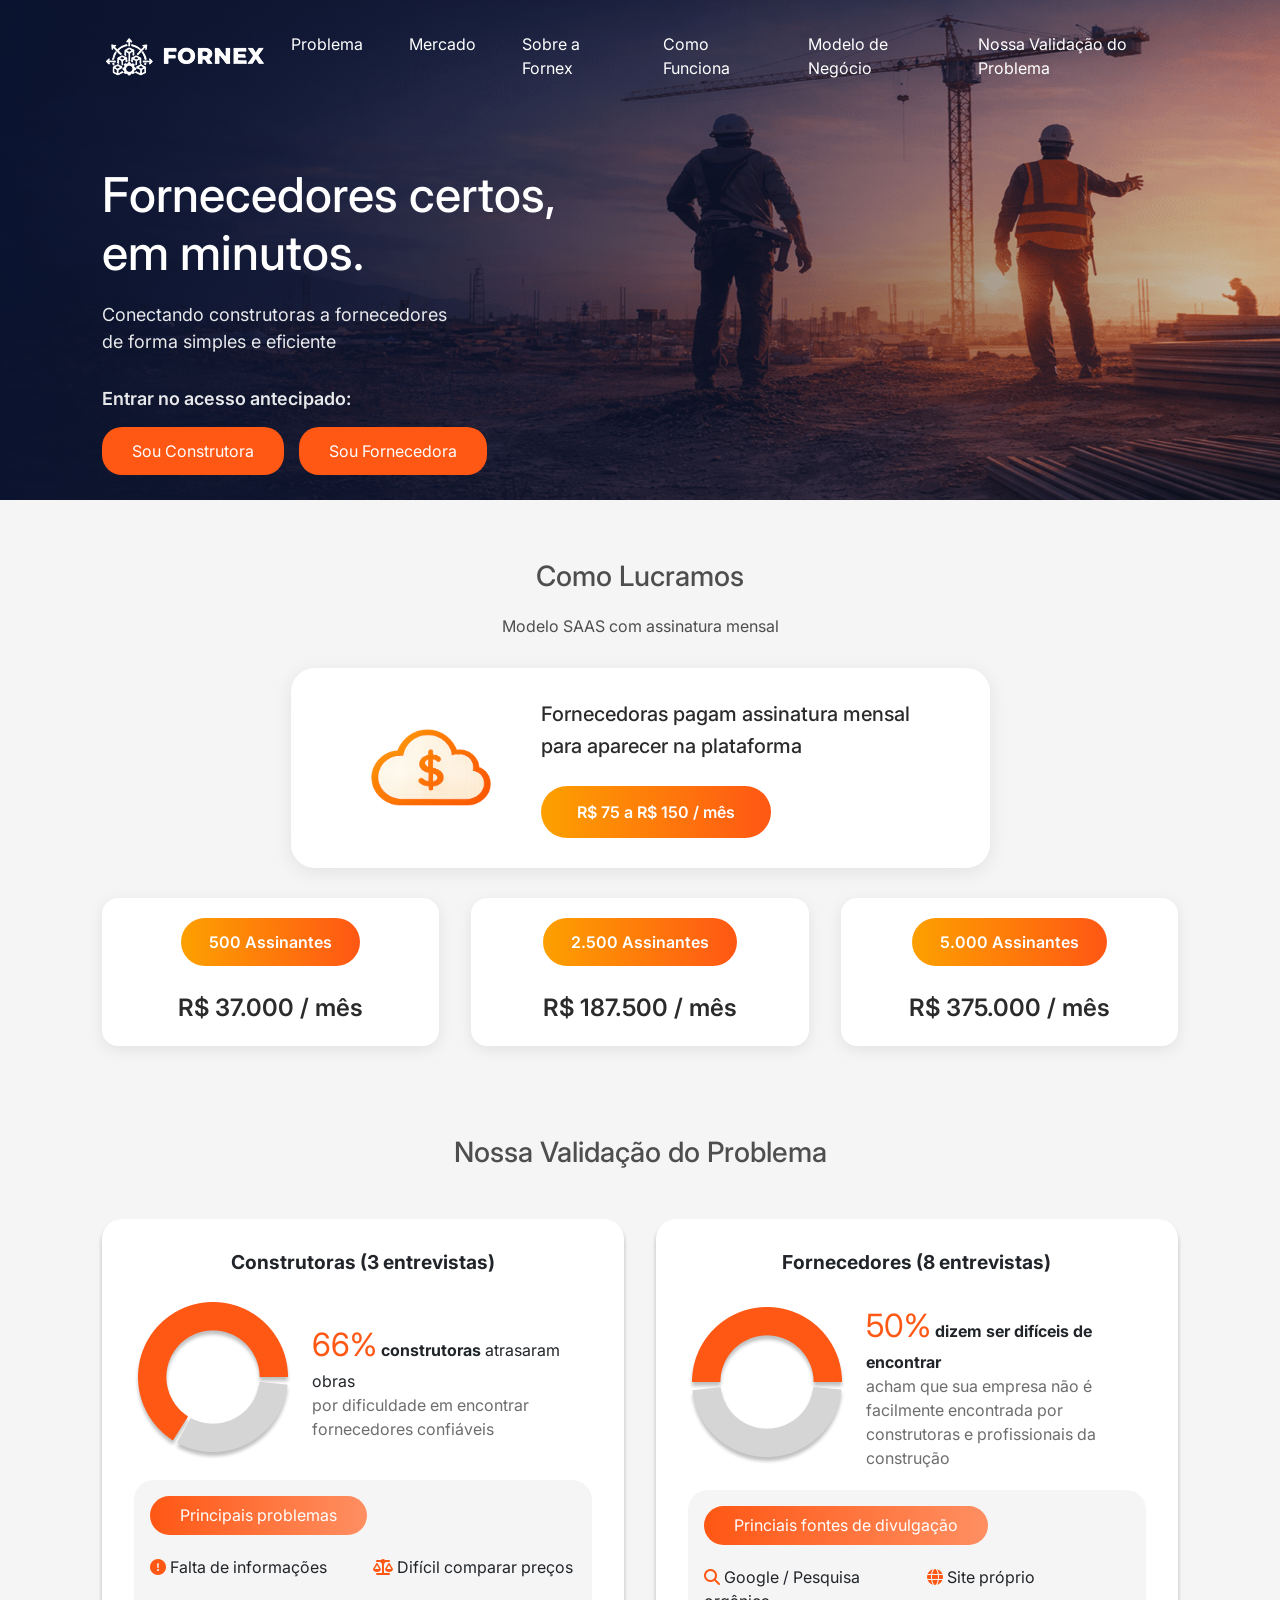
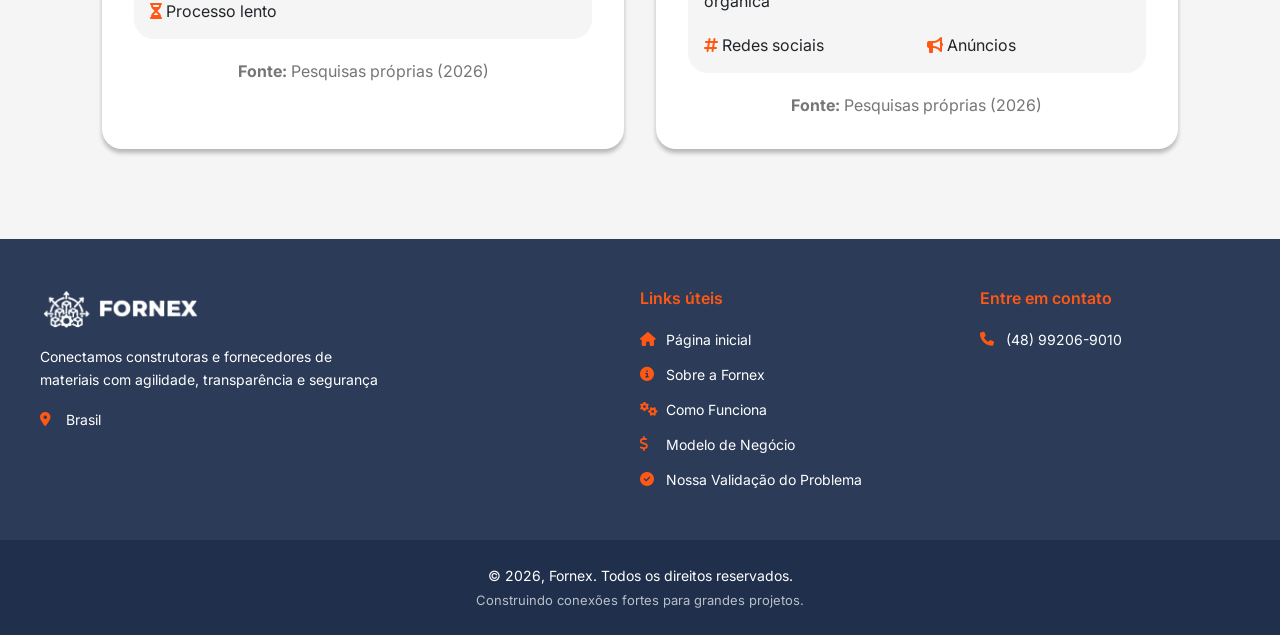
==== investidores.html @ e4738945 "add investors page" ====
<!DOCTYPE html>
<html lang="pt-br">

<head>
    <meta charset="UTF-8">
    <meta name="viewport" content="width=device-width, initial-scale=1.0">
    <title>Fornex — Informações para investidores</title>
    <link rel="icon" href="shared/imgs/favicon/white-fornex.ico" type="image/x-icon">
    <link rel="stylesheet" href="shared/css/style.css">
    <link rel="stylesheet" href="shared/css/header.css">
    <link rel="stylesheet" href="shared/css/profit-section.css">
    <link rel="stylesheet" href="shared/css/problem-validation.css">
    <link rel="stylesheet" href="shared/css/footer.css">
    <link href="https://cdn.jsdelivr.net/npm/bootstrap@5.3.2/dist/css/bootstrap.min.css" rel="stylesheet">
    <link rel="stylesheet" href="https://cdnjs.cloudflare.com/ajax/libs/font-awesome/6.5.1/css/all.min.css">
</head>

<body>
    <header class="hero" id="home">
        <nav class="navbar navbar-expand-lg bg-none">
            <div class="container-fluid">
                <a class="navbar-brand" href="index.html">
                    <img src="shared/imgs/Frame_21_orange 1.png" alt="Logo Fornex">
                </a>
                <button class="navbar-toggler" type="button" data-bs-toggle="collapse"
                    data-bs-target="#navbarNavDropdown" aria-controls="navbarNavDropdown" aria-expanded="false"
                    aria-label="Toggle navigation">
                    <span class="navbar-toggler-icon"></span>
                </button>
                <div class="collapse navbar-collapse" id="navbarNavDropdown">
                    <ul class="navbar-nav">
                        <li class="nav-item">
                            <a class="nav-link" aria-current="page" href="index.html#problema">Problema</a>
                        </li>
                        <li class="nav-item">
                            <a class="nav-link" href="index.html#mercado">Mercado</a>
                        </li>
                        <li class="nav-item">
                            <a class="nav-link" href="index.html#sobre">Sobre a Fornex</a>
                        </li>
                        <li class="nav-item">
                            <a class="nav-link" href="index.html#como-funciona">Como Funciona</a>
                        </li>
                        <li class="nav-item">
                            <a class="nav-link" href="#modelo-negocio">Modelo de Negócio</a>
                        </li>
                        <li class="nav-item">
                            <a class="nav-link" href="#validação-problema">Nossa Validação do Problema</a>
                        </li>
                    </ul>
                </div>
            </div>
        </nav>

        <div class="hero-content">
            <div>
                <h1>Fornecedores certos,<br> em minutos.</h1>

                <p>
                    Conectando construtoras a fornecedores<br>
                    de forma simples e eficiente
                </p>

                <p class="early-access-text">Entrar no acesso antecipado:</p>

                <div class="buttons">
                    <a href="https://docs.google.com/forms/d/1KFNcURXurGxkmOmbZhcmV2wtgbuQHsO9CJBOqynQ75Y/viewform"
                        target="_blank" class="btn-primary">Sou Construtora</a>
                    <a href="https://docs.google.com/forms/d/1VTUe161rTqBNPD-RwNwC976np0qFQpJ3BPXqv5guExA/viewform"
                        target="_blank" class="btn-primary">Sou Fornecedora</a>
                </div>
            </div>
        </div>
    </header>

    <section class="profit-section" id="modelo-negocio">
        <div class="section-title">
            <h2>Como Lucramos</h2>
            <p>Modelo SAAS com assinatura mensal</p>
        </div>

        <div class="profit-main-card">
            <img src="shared/imgs/profit-section/profit-cloud.png" alt="Ícone de nuvem com cifrão"
                class="profit-cloud-icon">
            <div class="profit-main-content">
                <p class="profit-main-text">Fornecedoras pagam assinatura mensal<br>para aparecer na plataforma</p>
                <div class="profit-main-button">R$ 75 a R$ 150 / mês</div>
            </div>
        </div>

        <div class="profit-cards">
            <div class="profit-card">
                <div class="profit-card-badge">500 Assinantes</div>
                <p class="profit-card-value">R$ 37.000 / mês</p>
            </div>
            <div class="profit-card">
                <div class="profit-card-badge">2.500 Assinantes</div>
                <p class="profit-card-value">R$ 187.500 / mês</p>
            </div>
            <div class="profit-card">
                <div class="profit-card-badge">5.000 Assinantes</div>
                <p class="profit-card-value">R$ 375.000 / mês</p>
            </div>
        </div>
    </section>

    <section class="problem-validation" id="validação-problema">
        <div class="section-title">
            <h2>Nossa Validação do Problema</h2>
        </div>
        <div class="problem-validation-cards">
            <div class="problem-validation-card">
                <div class="problem-validation-card-title">
                    <h3>Construtoras (3 entrevistas)</h3>
                </div>
                <div class="problem-validation-card-data">
                    <img src="shared/imgs/builders_chart.png" alt="Gráfico representando 60% das construtoras">
                    <div>
                        <p class="problem-validation-card-data-main"><span>66%</span> <strong>construtoras</strong>
                            atrasaram obras</p>
                        <p class="problem-validation-card-data-secundary">por dificuldade em encontrar fornecedores
                            confiáveis</p>
                    </div>
                </div>
                <div class="main-problems">
                    <div class="main-problems-title">
                        <h4>Principais problemas</h4>
                    </div>
                    <div class="main-problems-card">
                        <div class="main-problems-card-data">
                            <i class="fa-solid fa-circle-exclamation"></i>
                            Falta de informações
                        </div>
                        <div class="main-problems-card-data">
                            <i class="fa-solid fa-scale-balanced"></i>
                            Difícil comparar preços
                        </div>
                        <div class="main-problems-card-data">
                            <i class="fa-solid fa-hourglass-half"></i>
                            Processo lento
                        </div>
                    </div>
                </div>

                <p class="problem-validation-fonts"><span>Fonte:</span> Pesquisas próprias (2026)</p>
            </div>
            <div class="problem-validation-card">
                <div class="problem-validation-card-title">
                    <h3>Fornecedores (8 entrevistas)</h3>
                </div>
                <div class="problem-validation-card-data">
                    <img src="shared/imgs/supliers_chart.png" alt="Gráfico representando fornecedores">
                    <div>
                        <p class="problem-validation-card-data-main"><span>50%</span> <strong>dizem ser difíceis de
                                encontrar</strong></p>
                        <p class="problem-validation-card-data-secundary">acham que sua empresa não é facilmente
                            encontrada por construtoras e profissionais da construção</p>
                    </div>
                </div>
                <div class="main-problems">
                    <div class="main-problems-title">
                        <h4>Princiais fontes de divulgação</h4>
                    </div>
                    <div class="main-problems-card">
                        <div class="main-problems-card-data">
                            <i class="fa-solid fa-magnifying-glass"></i>
                            Google / Pesquisa orgânica
                        </div>
                        <div class="main-problems-card-data">
                            <i class="fa-solid fa-globe"></i>
                            Site próprio
                        </div>
                        <div class="main-problems-card-data">
                            <i class="fa-solid fa-hashtag"></i>
                            Redes sociais
                        </div>
                        <div class="main-problems-card-data">
                            <i class="fa-solid fa-bullhorn"></i>
                            Anúncios
                        </div>
                    </div>
                </div>
                <p class="problem-validation-fonts"><span>Fonte:</span> Pesquisas próprias (2026)</p>
            </div>
        </div>
    </section>

    <footer class="footer">
        <div class="footer-top">
            <div class="footer-container">
                <div class="footer-brand">
                    <img src="shared/imgs/Frame_21_orange 1.png" alt="Logo Fornex" class="footer-logo">
                    <p class="footer-description">Conectamos construtoras e fornecedores de materiais com agilidade,
                        transparência e segurança</p>
                    <div class="footer-info">
                        <div class="footer-info-item">
                            <i class="fa-solid fa-location-dot"></i>
                            <span>Brasil</span>
                        </div>
                    </div>
                </div>

                <div class="footer-links">
                    <h3 class="footer-section-title">Links úteis</h3>
                    <ul class="footer-list">
                        <li><a href="index.html#home"><i class="fa-solid fa-house"></i> Página inicial</a></li>
                        <li><a href="index.html#sobre"><i class="fa-solid fa-info-circle"></i> Sobre a Fornex</a></li>
                        <li><a href="index.html#como-funciona"><i class="fa-solid fa-gears"></i> Como Funciona</a></li>
                        <li><a href="#modelo-negocio"><i class="fa-solid fa-dollar-sign"></i> Modelo de Negócio</a></li>
                        <li><a href="#validação-problema"><i class="fa-solid fa-circle-check"></i> Nossa Validação do Problema</a></li>
                    </ul>
                </div>

                <div class="footer-support">
                    <h3 class="footer-section-title">Entre em contato</h3>
                    <ul class="footer-list">
                        <li><a href="https://wa.me/5548992069010" target="_blank" rel="noopener noreferrer"><i class="fa-solid fa-phone"></i> (48) 99206-9010</a></li>
                    </ul>
                </div>
            </div>
        </div>

        <div class="footer-bottom">
            <div class="footer-container">
                <p class="footer-copyright"></p>
                <p class="footer-tagline">Construindo conexões fortes para grandes projetos.</p>
            </div>
        </div>
    </footer>

    <script src="https://cdn.jsdelivr.net/npm/bootstrap@5.3.2/dist/js/bootstrap.bundle.min.js"></script>
    <script src="scripts/footer.js"></script>
</body>

</html>
---- shared/css/style.css ----
@import url('https://fonts.googleapis.com/css2?family=Inter:ital,opsz,wght@0,14..32,100..900;1,14..32,100..900&display=swap');

* {
    margin: 0;
    padding: 0;
    box-sizing: border-box;
    font-family: "Inter", sans-serif;
}

section {
    display: flex;
    align-items: center;
    justify-content: center;
    padding: 30px 8%;
    flex-direction: column;
    gap: 30px;

    .section-title {
        color: #4E4E4E;
        display: flex;
        flex-direction: column;
        justify-content: center;
        align-items: center;
        text-align: center;

        h2 {
            font-size: 1.75rem;
            font-weight: 500;
            margin: 0;
            margin-bottom: 20px;
        }

        p {
            margin: 0;
            font-size: 1rem;
        }
    }
}

body {
    background-color: #F5F5F5 !important;
}

/* Investor CTA block on home (replaces investor-only sections) */
.investor-cta-section {
    text-align: center;
    max-width: 640px;
    margin: 0 auto;
}

.investor-cta-section .investor-cta-description {
    color: #4E4E4E;
    margin: 0 0 1.5rem;
    font-size: 1rem;
    line-height: 1.5;
}
---- shared/css/header.css ----
.container-fluid {
    padding: 0 !important;
}

.hero {
    min-height: 500px;

    background-image:
        linear-gradient(to right, rgba(10, 20, 50, 0.85), rgba(10, 20, 50, 0.2)),
        url("../imgs/Frame_152.png");

    background-size: cover;
    background-repeat: no-repeat;
    background-position: center 30%;


    color: white;
    padding: 16px 8%;
    display: flex;
    flex-direction: column;
}

/* NAVBAR */

.navbar {
    display: flex;
    justify-content: space-between;
    align-items: center;
}

.menu {
    display: flex;
    gap: 30px;
}

.menu a {
    color: white;
    text-decoration: none;
    opacity: 0.8;
}

.navbar-collapse {
    justify-content: end;
}

.navbar-nav {
    gap: 30px;
}

.nav-link {
    color: white !important;
}

.nav-link:hover {
    color: #fff !important;
    text-decoration: underline !important;
}

.nav-link :focus {
    color: #fff !important;
    text-decoration: underline !important;
}

.navbar-toggler {
    color: #fff;
    border: var(--bs-border-width) solid #fff !important;
    ;
}

.navbar-toggler-icon {
    background-image: url("../imgs/toggler_icon.svg") !important;
}

/* HERO TEXT */

.hero-content {
    height: 100%;
    display: flex;
    align-items: center;
    margin-top: 70px;
}

.hero h1 {
    font-size: 48px;
    margin-bottom: 20px;
}

.hero p {
    font-size: 18px;
    margin-bottom: 30px;
    opacity: 0.9;
}

.early-access-text {
    font-size: 16px;
    margin-bottom: 15px !important;
    font-weight: 600;
}

/* BOTÕES */

.buttons {
    display: flex;
    gap: 15px;
    flex-wrap: wrap;
}

.btn-primary {
    background: #FF5714;
    border: none;
    padding: 12px 30px !important;
    border-radius: 20px;
    color: white;
    cursor: pointer;
    transition: all 0.3s ease;
    text-decoration: none !important;
    display: inline-block;
}

.btn-primary:hover,
.btn-primary:focus,
.btn-primary:visited {
    background: #94320c;
    color: white;
    text-decoration: none !important;
}

.btn-outline {
    background: transparent;
    border: 1px solid white;
    padding: 5px 30px !important;
    border-radius: 20px;
    color: white;

    transition: all 0.3s ease;

}

.btn-outline:hover {
    background: white;
    color: black;

}


@media (max-width:768px) {

    .hero {
        padding: 16px;
        background-position: center;

    }

    .hero h1 {
        font-size: 32px;
    }

    .hero p {
        font-size: 16px;
    }

    .menu {
        display: none;
    }

    .buttons {
        flex-direction: column;
        align-items: flex-start;
    }

    .btn-primary {
        width: 100%;
    }
}
---- shared/css/profit-section.css ----
.profit-section {
    background-color: #F5F5F5;
    padding: 60px 8%;
}

.profit-section .section-title h2 {
    margin-bottom: 20px;
}

.profit-main-card {
    background: white;
    border-radius: 24px;
    padding: 30px 80px;
    box-shadow: 0 4px 20px rgba(0, 0, 0, 0.08);
    display: flex;
    align-items: center;
    justify-content: center;
    gap: 50px;
    width: fit-content;
}

.profit-cloud-icon {
    width: 120px;
    height: auto;
    flex-shrink: 0;
}

.profit-main-content {
    display: flex;
    flex-direction: column;
    gap: 24px;
}

@media (max-width: 768px) {
    .profit-main-content {
        gap: 16px;
    }
}

.profit-main-text {
    font-size: 1.25rem;
    color: #2B2B2B;
    font-weight: 500;
    margin: 0;
    line-height: 1.6;
}

.profit-main-button {
    background: linear-gradient(90deg, #FDA000 0%, #FF5714 100%);
    border: none;
    border-radius: 50px;
    padding: 14px 36px;
    color: white;
    font-size: 1rem;
    font-weight: 600;
    cursor: default;
    align-self: flex-start;
}

.profit-cards {
    display: grid;
    grid-template-columns: repeat(3, 1fr);
    gap: 32px;
    width: 100%;
    max-width: 1200px;
}

.profit-card {
    background: white;
    border-radius: 16px;
    padding: 20px 40px;
    box-shadow: 0 4px 15px rgba(0, 0, 0, 0.08);
    display: flex;
    flex-direction: column;
    align-items: center;
    justify-content: center;
    gap: 24px;
}

.profit-card-badge {
    background: linear-gradient(90deg, #FDA000 0%, #FF5714 100%);
    color: white;
    padding: 12px 28px;
    border-radius: 50px;
    font-size: 1rem;
    font-weight: 600;
    text-align: center;
}

.profit-card-value {
    font-size: 1.5rem;
    color: #2B2B2B;
    font-weight: 600;
    margin: 0;
}

@media (max-width: 1024px) {
    .profit-cards {
        grid-template-columns: 1fr;
        gap: 24px;
    }
}

@media (max-width: 768px) {
    .profit-main-card {
        flex-direction: column;
        padding: 50px 40px;
        gap: 20px;
        text-align: center;
        width: 100%;
    }

    .profit-cloud-icon {
        width: 120px;
    }

    .profit-main-text {
        font-size: 1.1rem;
    }

    .profit-main-button {
        align-self: center;
    }

    .profit-card-value {
        font-size: 1.4rem;
    }
}

@media (max-width: 480px) {
    .profit-section {
        padding: 40px 5%;
    }

    .profit-main-card {
        padding: 30px 20px;
        width: 100%;
    }

    .profit-main-text {
        font-size: 1rem;
    }

    .profit-main-button {
        font-size: 0.9rem;
        padding: 10px 24px;
    }

    .profit-cloud-icon {
        width: 100px;
    }
}
---- shared/css/problem-validation.css ----
.problem-validation-cards {
    display: flex;
    gap: 32px;
    flex-direction: row;
    width: 100%;

    .problem-validation-card {
        width: 50%;
        background-color: #fff;
        padding: 32px;
        border-radius: 20px;
        box-shadow: 0 4px 4px rgba(0, 0, 0, 0.25);

        display: flex;
        flex-direction: column;
        gap: 20px;

        .problem-validation-card-title {
            display: flex;
            align-items: center;
            justify-content: center;

            h3 {
                font-size: 1.2rem;
                font-weight: bold;
            }
        }

        .problem-validation-card-data {
            display: flex;
            align-items: center;
            justify-content: center;
            gap: 20px;

            p {
                margin: 0;
            }

            .problem-validation-card-data-main {
                span {
                    color: #FF5714;
                    font-size: 2rem;
                }
            }

            .problem-validation-card-data-secundary {
                color: #6D6D6D;
            }
        }

        .main-problems {
            display: flex;
            flex-direction: column;
            gap: 20px;
            background-color: #F5F5F5;
            border-radius: 20px;
            padding: 16px;

            .main-problems-title {
                background: linear-gradient(to right, #FF5714, #FF8F62);
                width: fit-content;
                padding: 10px 30px;
                border-radius: 50px;

                h4 {
                    margin: 0;
                    font-size: 1rem;
                    color: #fff;
                    font-weight: 400;
                }


            }

            .main-problems-card {
                display: grid;
                grid-template-columns: 1fr 1fr;
                gap: 20px;

                .main-problems-card-data {
                    font-size: 1rem;
                }

                p {
                    margin: 0;
                }

                i {
                    color: #FF5714;
                }
            }
        }

        .problem-validation-fonts {
            color: #767676;
            margin: 0;
            text-align: center;
            span {
                font-weight: bold;
            }
        }
    }
}

@media (max-width: 992px) {}

@media (max-width: 1100px) {
    .problem-validation-cards {
        flex-direction: column !important;
        align-items: center;
    }

    .problem-validation-card {
        width: 100% !important;
    }
}

@media (max-width: 550px) {
    .problem-validation-card {
        padding: 16px !important;
        h3 {
            text-align: center;
        }

        .problem-validation-card-data {
            flex-direction: column;
        }

        .main-problems-card {
            grid-template-columns: 1fr !important;
        }
    }
}
---- shared/css/footer.css ----
.footer {
    color: #ffffff;
    margin-top: 60px;
}

.footer-top {
    background-color: #2B3B58;
    padding: 50px 20px;
}

.footer-container {
    max-width: 1200px;
    margin: 0 auto;
    display: grid;
    grid-template-columns: 2fr 1fr 1fr;
    gap: 80px;
}

.footer-brand {
    display: flex;
    flex-direction: column;
    gap: 18px;
}

.footer-logo {
    width: 160px;
    height: auto;
}

.footer-description {
    font-size: 14px;
    line-height: 1.6;
    color: #ffffff;
    margin: 0;
    max-width: 350px;
}

.footer-info {
    display: flex;
    flex-direction: column;
    gap: 12px;
}

.footer-info-item {
    display: flex;
    align-items: center;
    gap: 10px;
    font-size: 14px;
    color: #ffffff;
}

.footer-info-item i {
    color: #FF5714;
    font-size: 14px;
    width: 16px;
}

.footer-section-title {
    color: #FF5714;
    font-size: 16px;
    font-weight: 600;
    margin: 0 0 20px 0;
}

.footer-list {
    list-style: none;
    padding: 0;
    margin: 0;
    display: flex;
    flex-direction: column;
    gap: 14px;
}

.footer-list a {
    color: #ffffff;
    text-decoration: none;
    font-size: 14px;
    display: flex;
    align-items: center;
    gap: 10px;
    transition: color 0.3s ease;
}

.footer-list a:hover {
    color: #FF5714;
}

.footer-list a i {
    color: #FF5714;
    font-size: 14px;
    width: 16px;
}

.footer-bottom {
    background-color: #20304C;
    padding: 25px 20px;
    text-align: center;
}

.footer-bottom .footer-container {
    display: block;
}

.footer-copyright {
    font-size: 14px;
    color: #ffffff;
    margin: 0 0 5px 0;
}

.footer-tagline {
    font-size: 13px;
    color: #B8BFC9;
    margin: 0;
}

@media (max-width: 992px) {
    .footer-container {
        grid-template-columns: 1fr 1fr;
        gap: 50px;
    }

    .footer-brand {
        grid-column: 1 / -1;
    }
}

@media (max-width: 576px) {
    .footer-top {
        padding: 40px 20px;
    }

    .footer-container {
        grid-template-columns: 1fr;
        gap: 40px;
    }

    .footer-logo {
        width: 140px;
    }

    .footer-description {
        font-size: 13px;
    }

    .footer-bottom {
        padding: 20px;
    }

    .footer-copyright,
    .footer-tagline {
        font-size: 12px;
    }
}
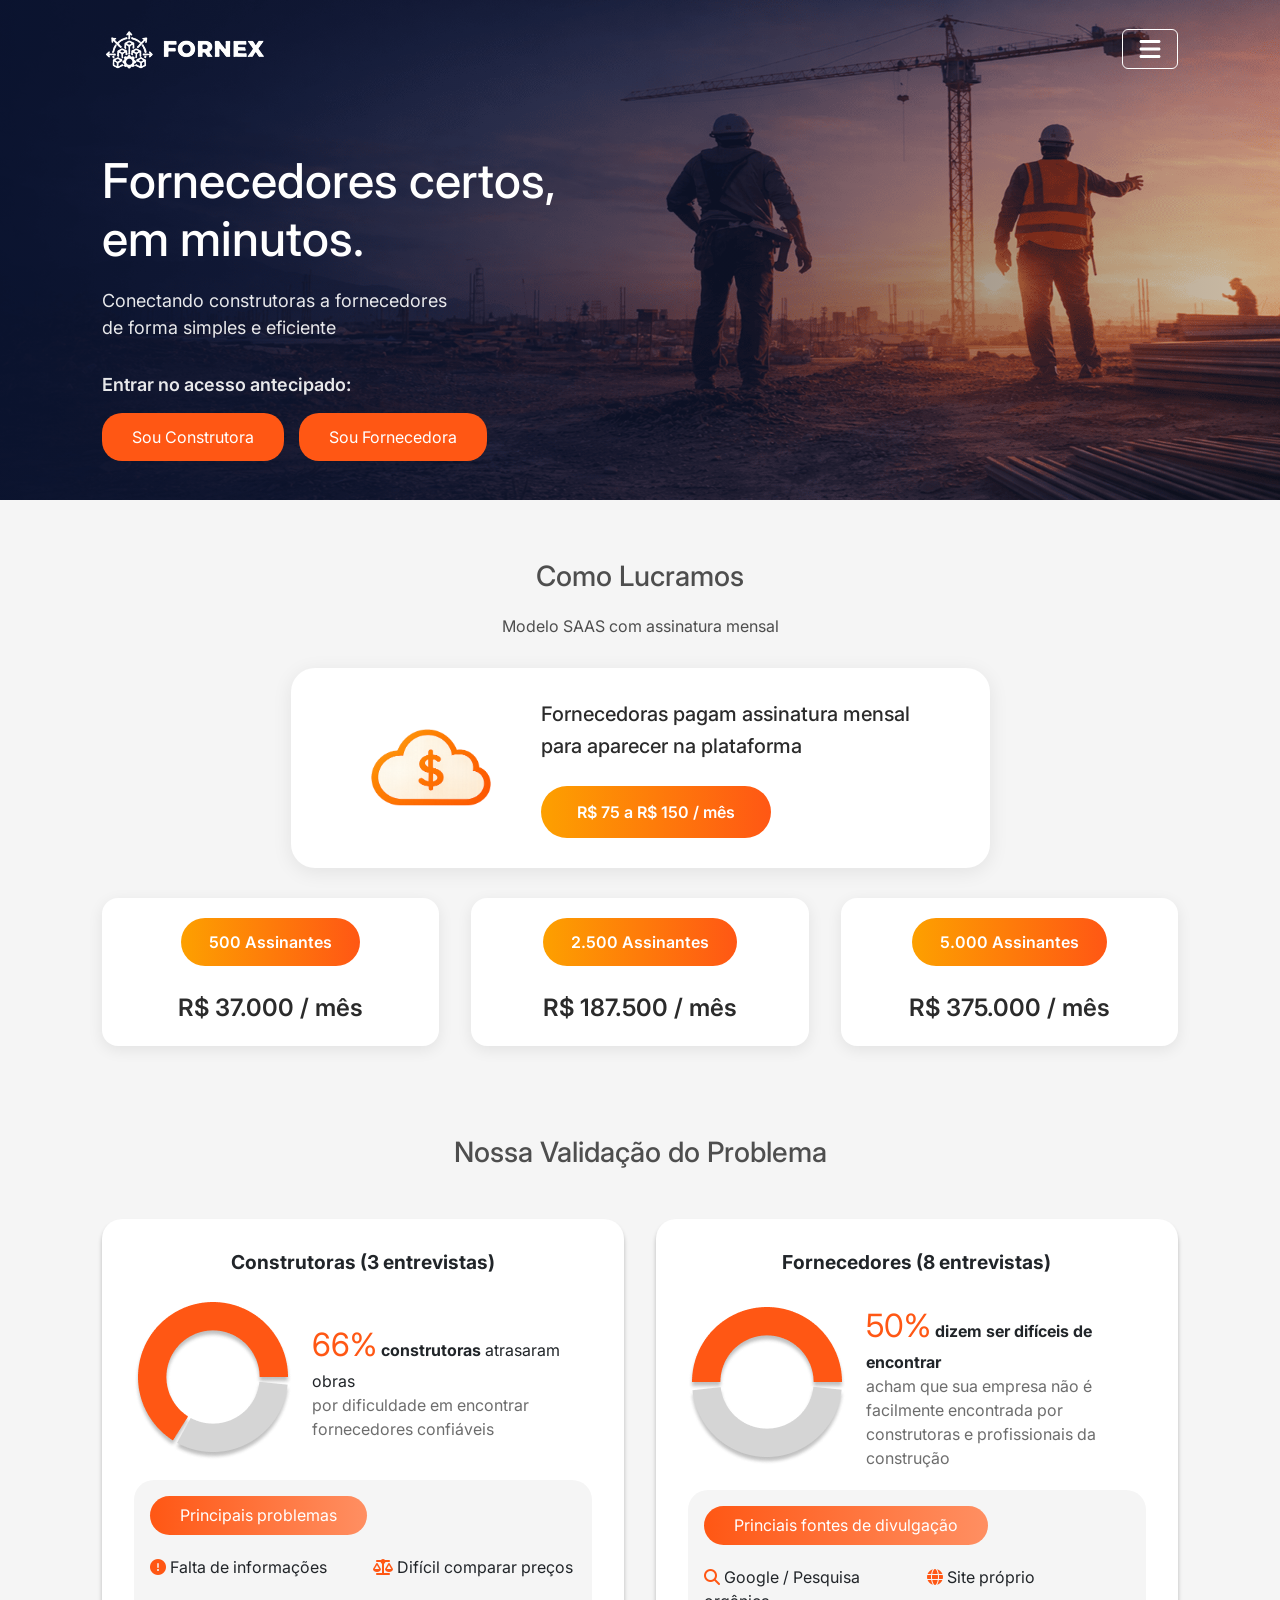
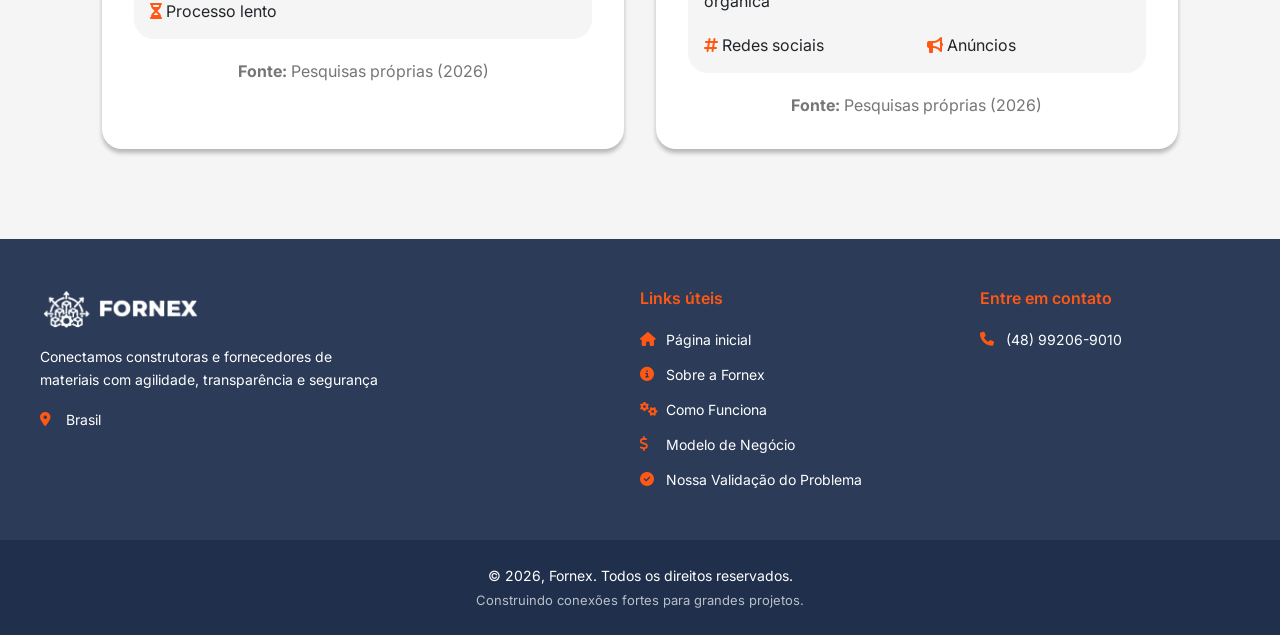
==== commit 53616c1e: "ajust navbar responsivity" ====
--- a/investidores.html
+++ b/investidores.html
@@ -17,7 +17,7 @@
 
 <body>
     <header class="hero" id="home">
-        <nav class="navbar navbar-expand-lg bg-none">
+        <nav class="navbar navbar-expand-xxl bg-none">
             <div class="container-fluid">
                 <a class="navbar-brand" href="index.html">
                     <img src="shared/imgs/Frame_21_orange 1.png" alt="Logo Fornex">
--- a/shared/css/header.css
+++ b/shared/css/header.css
@@ -143,12 +143,44 @@
 }
 
 
-@media (max-width:768px) {
-
+/* Collapsed nav dropdown (all screens below xxl breakpoint) */
+@media (max-width: 1399px) {
+    .navbar-collapse {
+        margin-top: 10px;
+        background: rgba(8, 16, 42, 0.97);
+        border-radius: 14px;
+        padding: 8px 16px 16px;
+        backdrop-filter: blur(12px);
+        border: 1px solid rgba(255, 255, 255, 0.08);
+        box-shadow: 0 8px 32px rgba(0, 0, 0, 0.35);
+    }
+
+    .navbar-nav {
+        gap: 2px;
+    }
+
+    .nav-link {
+        padding: 11px 12px !important;
+        border-radius: 8px;
+        font-size: 0.95rem;
+        transition: background 0.2s ease;
+        border-bottom: 1px solid rgba(255, 255, 255, 0.06);
+    }
+
+    .navbar-nav .nav-item:last-child .nav-link {
+        border-bottom: none;
+    }
+
+    .nav-link:hover {
+        background: rgba(255, 255, 255, 0.07);
+        text-decoration: none !important;
+    }
+}
+
+@media (max-width: 768px) {
     .hero {
         padding: 16px;
         background-position: center;
-
     }
 
     .hero h1 {
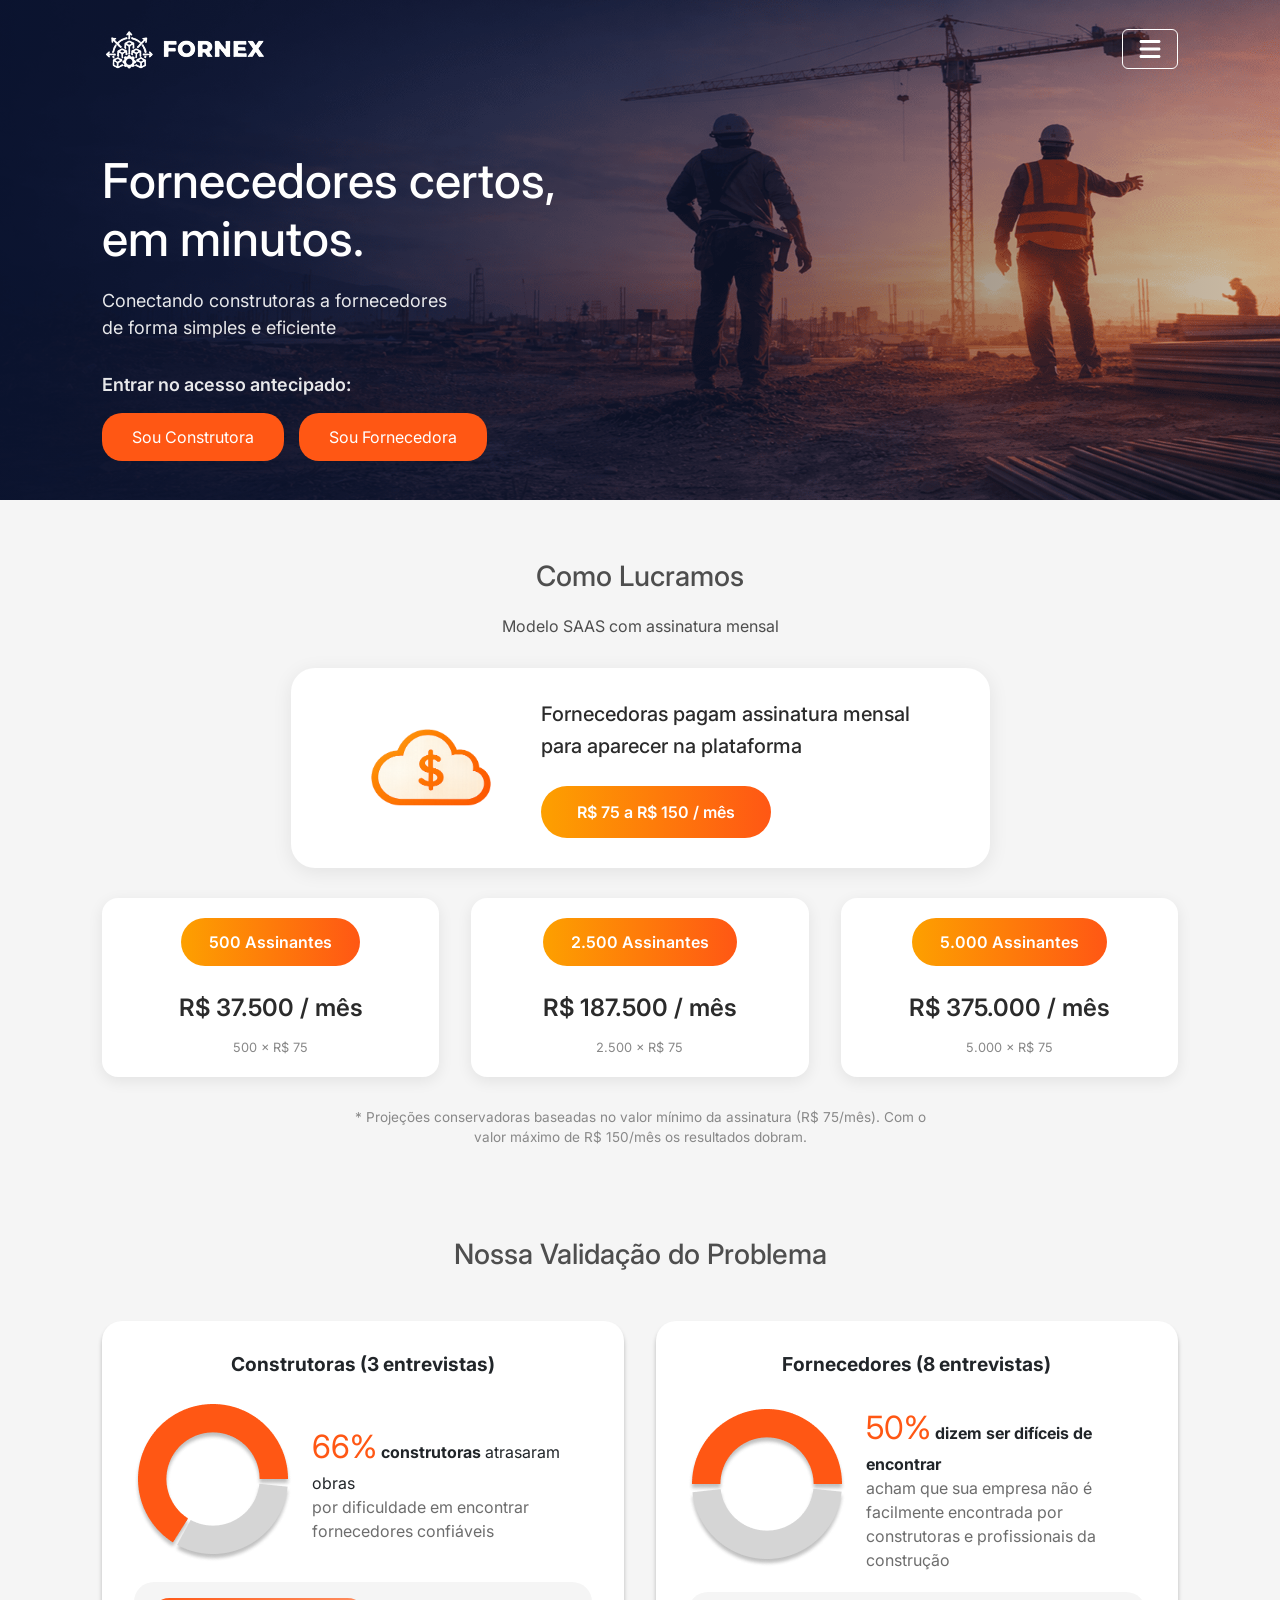
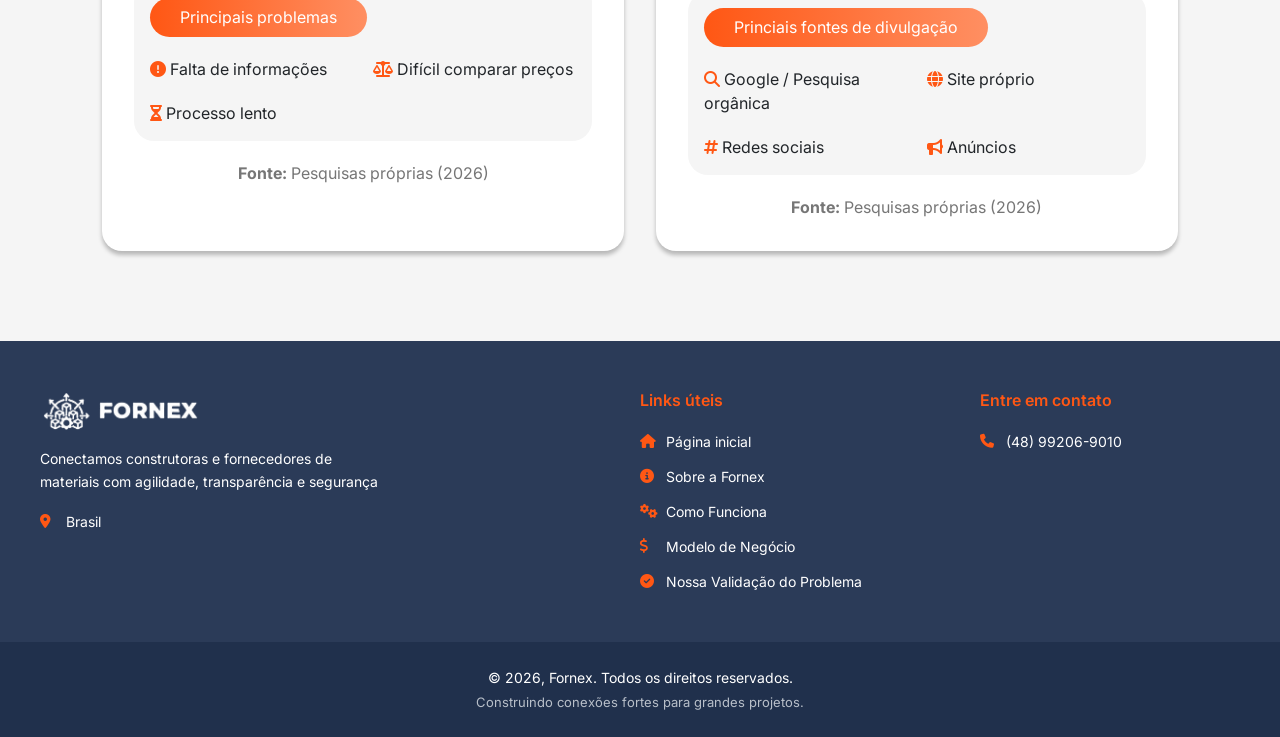
==== commit cb336c40: "ajust in the revenue section" ====
--- a/investidores.html
+++ b/investidores.html
@@ -91,17 +91,21 @@
         <div class="profit-cards">
             <div class="profit-card">
                 <div class="profit-card-badge">500 Assinantes</div>
-                <p class="profit-card-value">R$ 37.000 / mês</p>
+                <p class="profit-card-value">R$ 37.500 / mês</p>
+                <p class="profit-card-note">500 × R$ 75</p>
             </div>
             <div class="profit-card">
                 <div class="profit-card-badge">2.500 Assinantes</div>
                 <p class="profit-card-value">R$ 187.500 / mês</p>
+                <p class="profit-card-note">2.500 × R$ 75</p>
             </div>
             <div class="profit-card">
                 <div class="profit-card-badge">5.000 Assinantes</div>
                 <p class="profit-card-value">R$ 375.000 / mês</p>
-            </div>
-        </div>
+                <p class="profit-card-note">5.000 × R$ 75</p>
+            </div>
+        </div>
+        <p class="profit-disclaimer">* Projeções conservadoras baseadas no valor mínimo da assinatura (R$ 75/mês). Com o valor máximo de R$ 150/mês os resultados dobram.</p>
     </section>
 
     <section class="problem-validation" id="validação-problema">
--- a/shared/css/profit-section.css
+++ b/shared/css/profit-section.css
@@ -94,6 +94,22 @@
     margin: 0;
 }
 
+.profit-card-note {
+    font-size: 0.8rem;
+    color: #888;
+    margin: 0;
+    margin-top: -12px;
+}
+
+.profit-disclaimer {
+    font-size: 0.85rem;
+    color: #888;
+    text-align: center;
+    max-width: 600px;
+    line-height: 1.5;
+    margin: 0;
+}
+
 @media (max-width: 1024px) {
     .profit-cards {
         grid-template-columns: 1fr;
